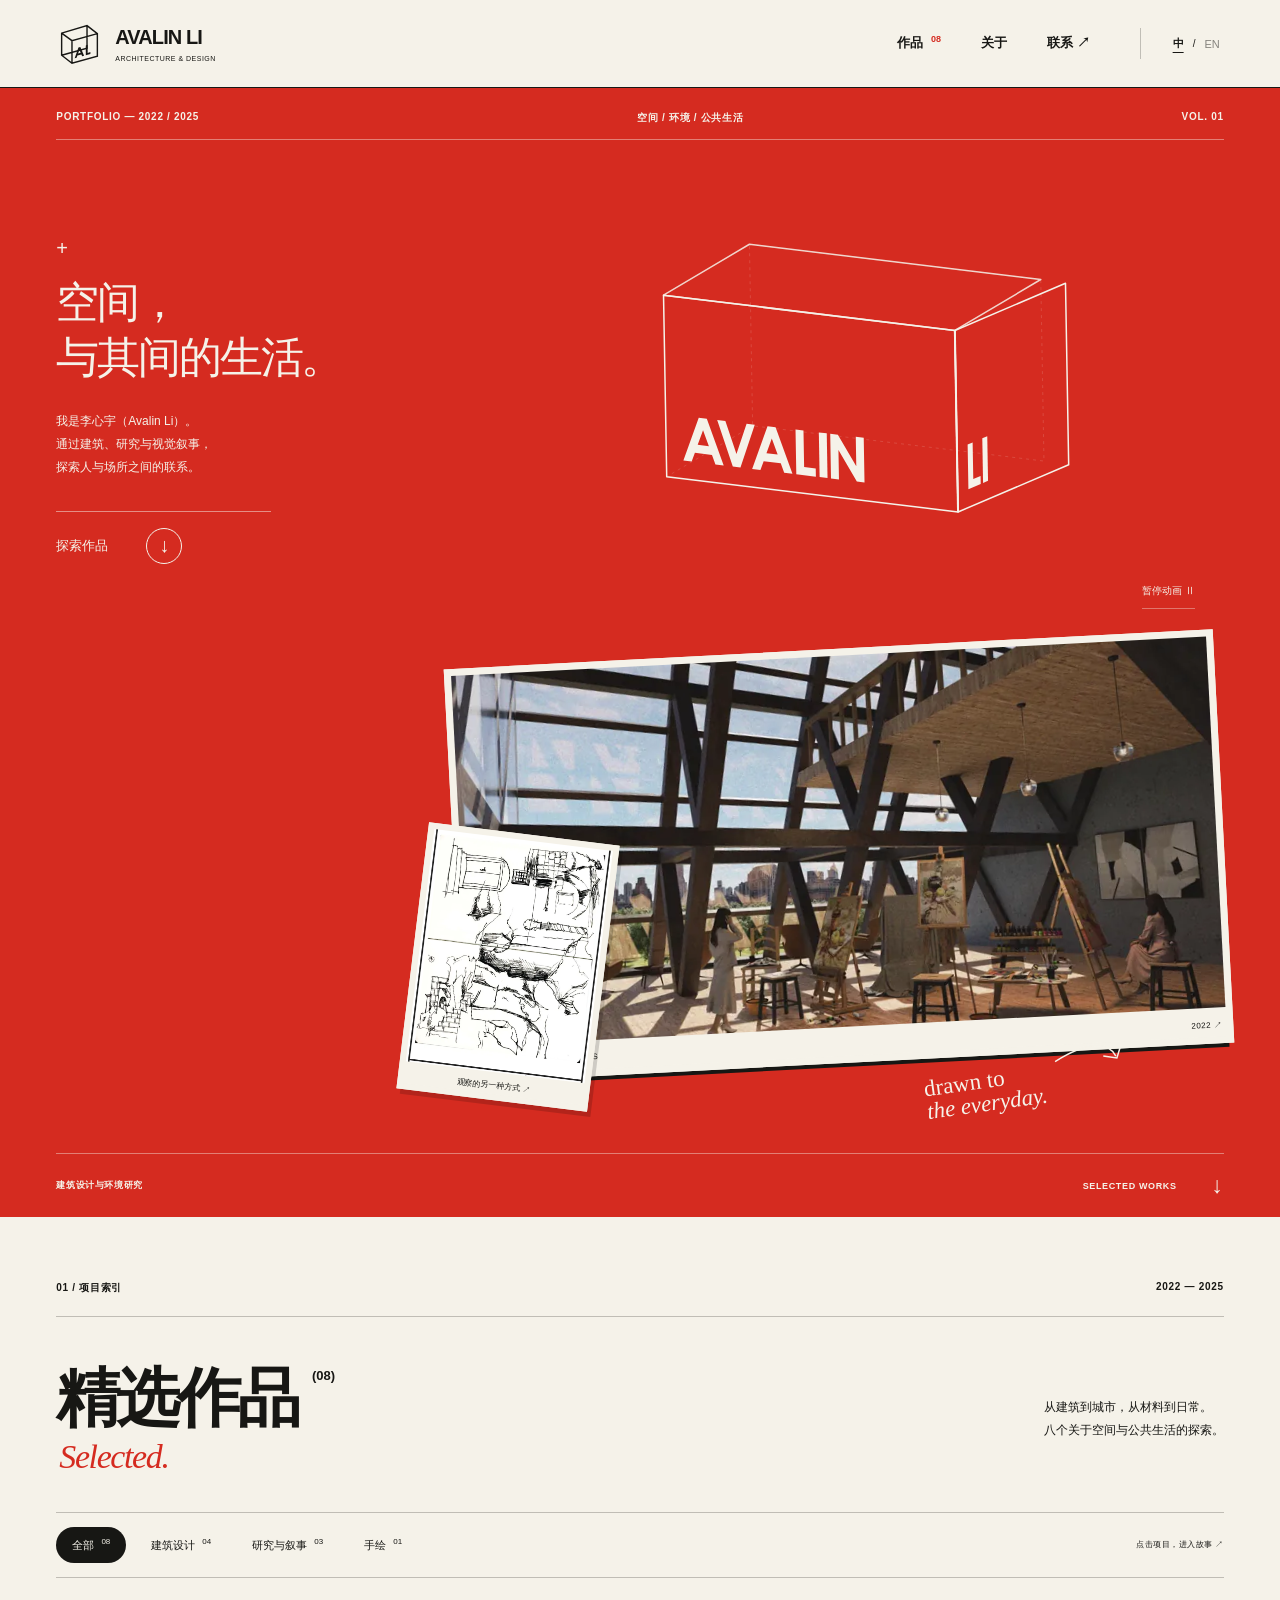
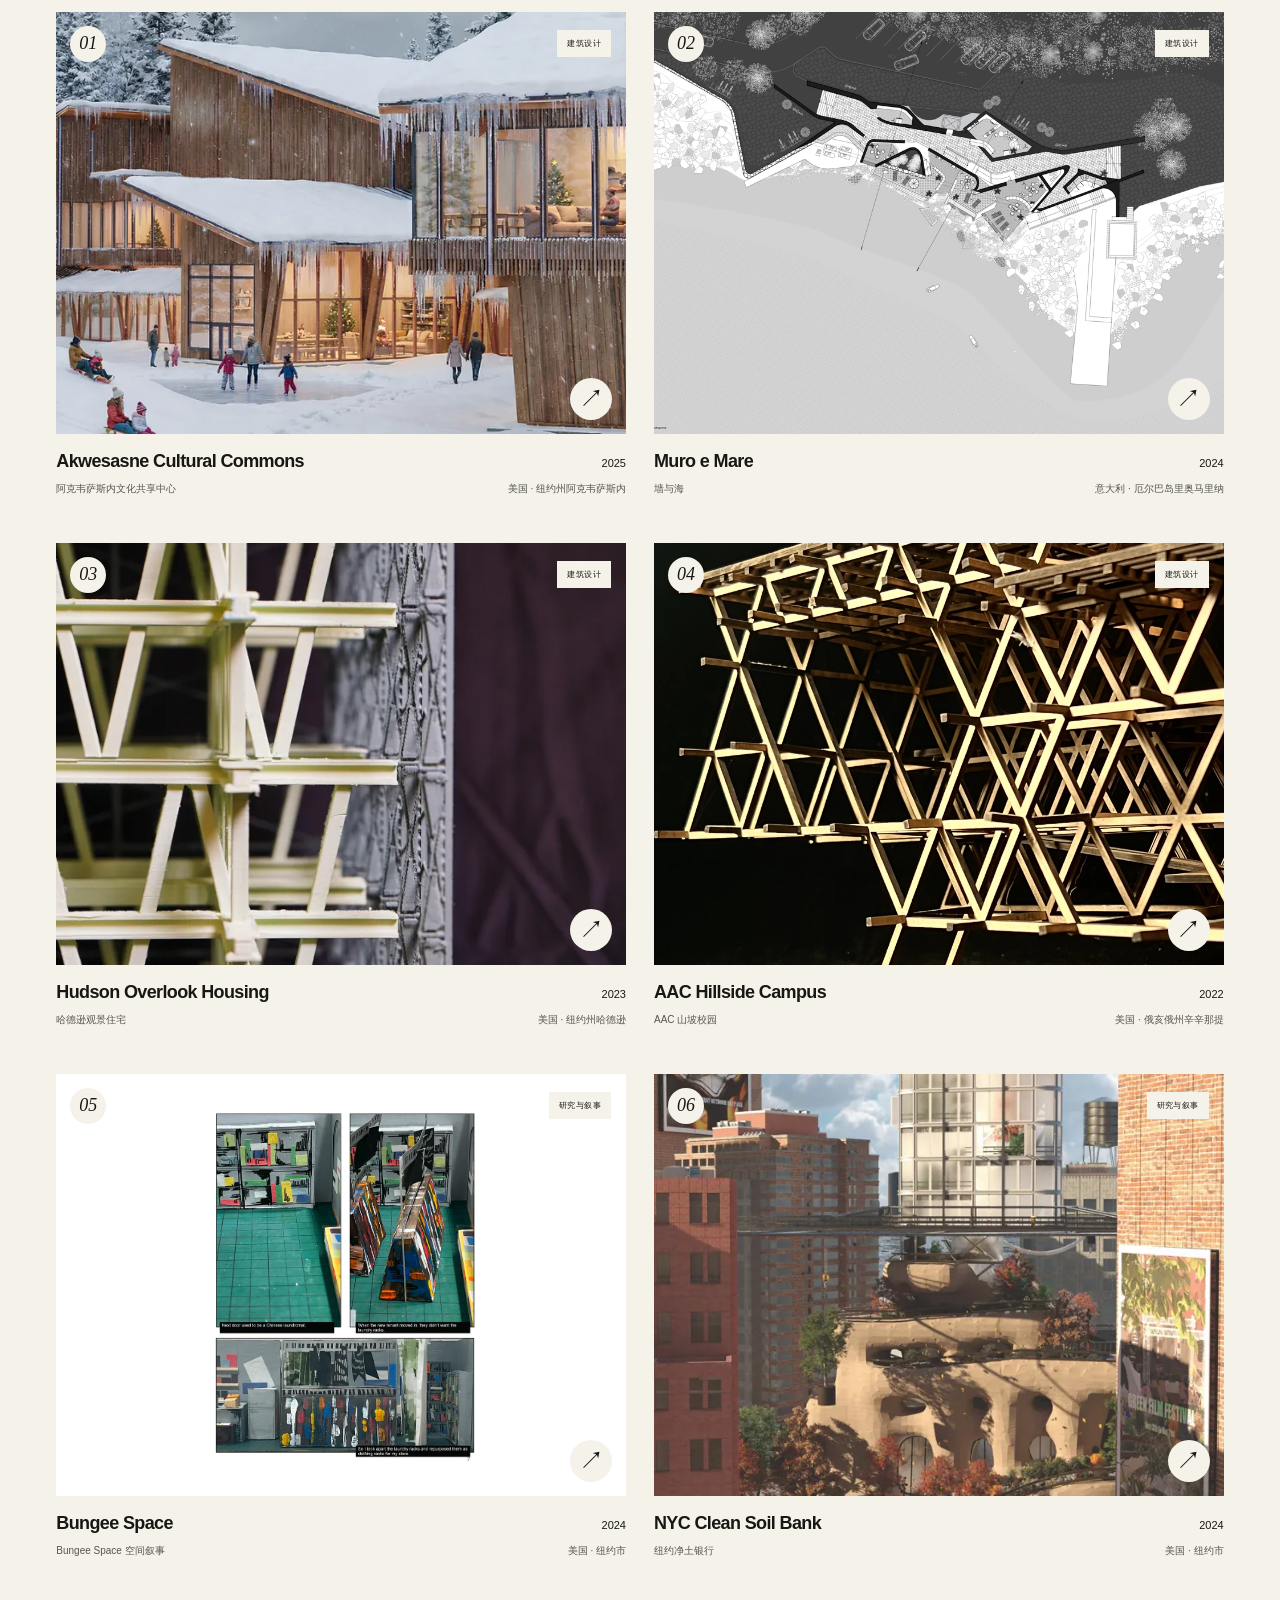
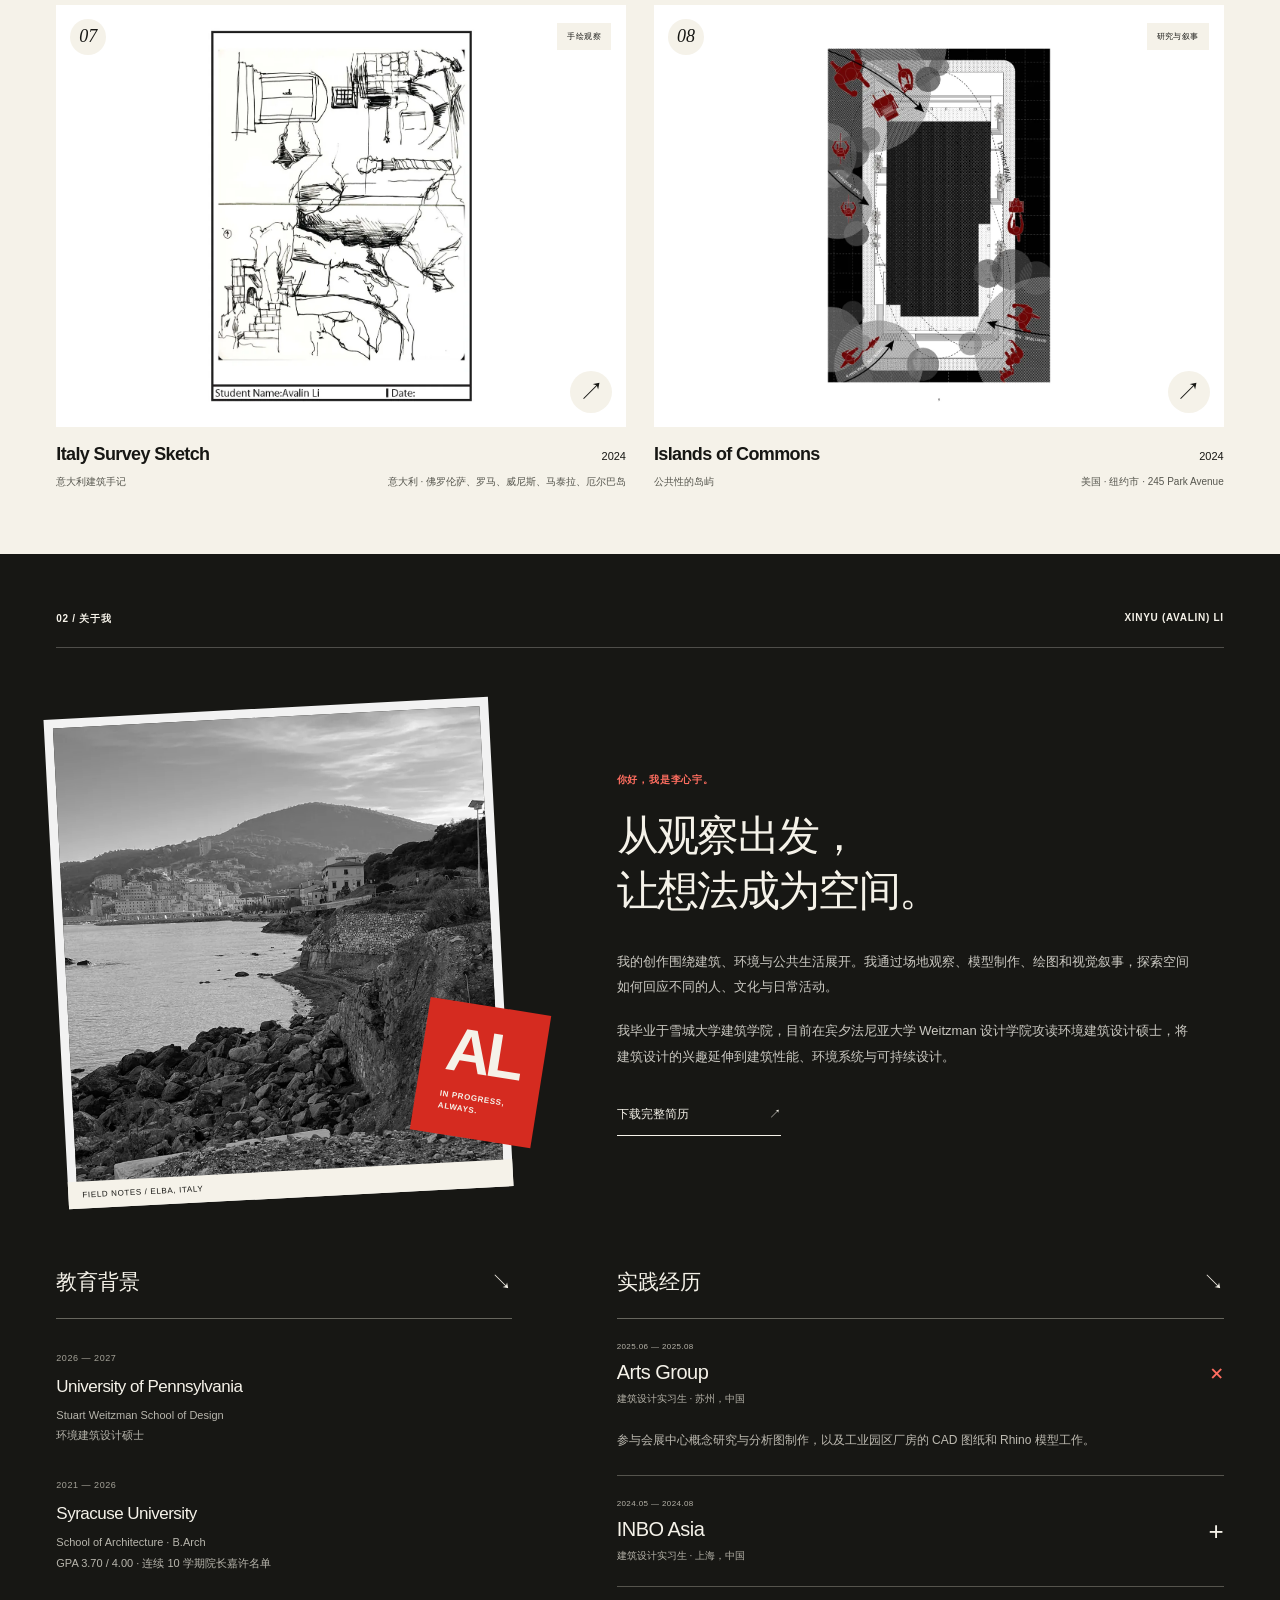
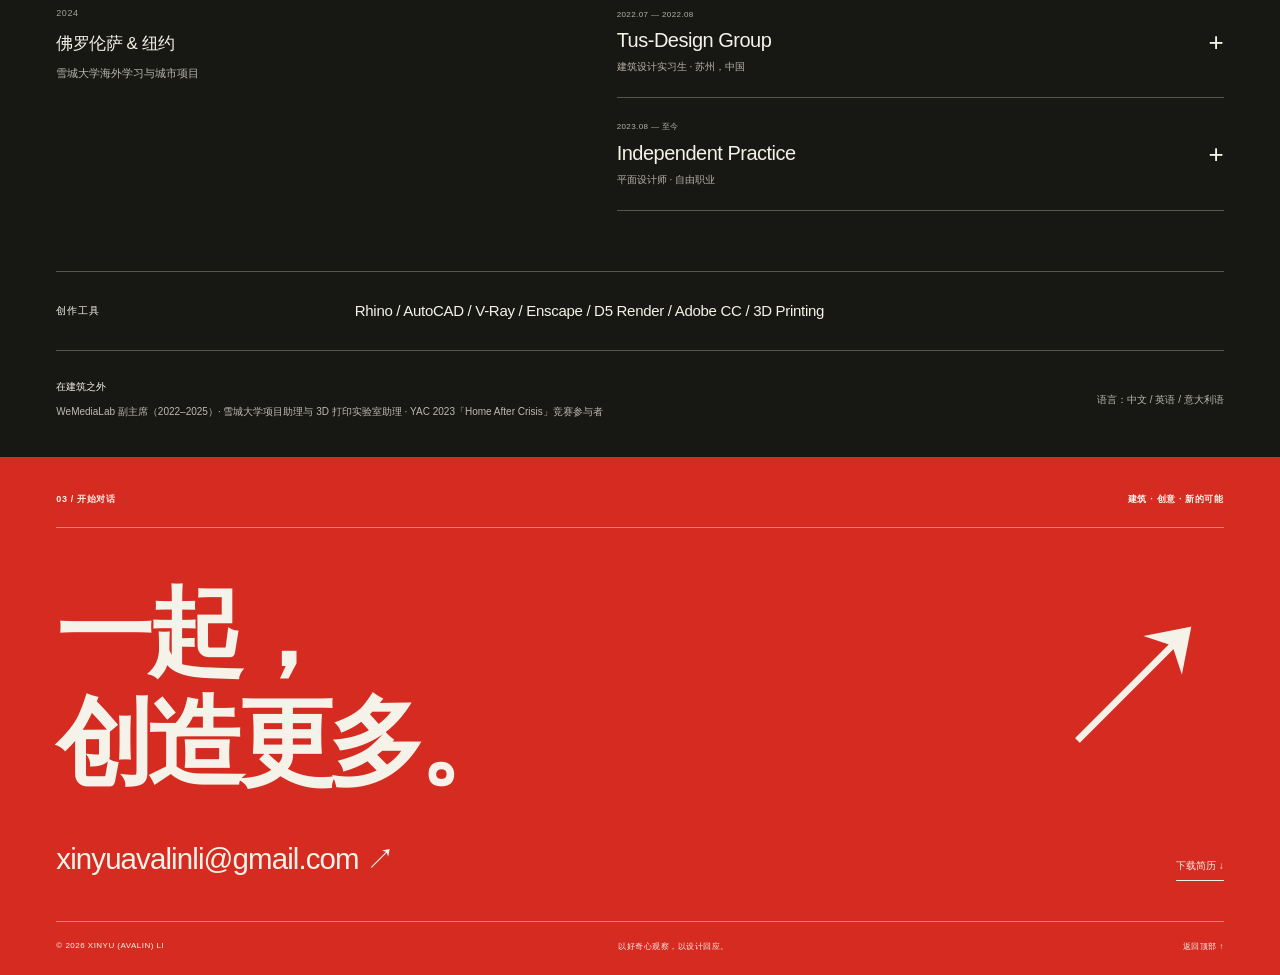
==== index.html @ edbd0076 "Publish bilingual Avalin Li portfolio" ====
<!doctype html>
<html lang="zh-CN">
<head>
  <meta charset="UTF-8">
  <meta name="viewport" content="width=device-width, initial-scale=1">
  <meta name="theme-color" content="#d52b20">
  <meta name="description" content="Xinyu (Avalin) Li 的建筑设计、空间研究与绘画作品。Architecture, spatial research, and drawings by Xinyu (Avalin) Li.">
  <title>Xinyu (Avalin) Li — Architecture & Design</title>
  <link rel="icon" href="favicon.svg" type="image/svg+xml">
  <link rel="stylesheet" href="styles.css">
  <link rel="stylesheet" href="logos.css">
  <link rel="stylesheet" href="comic.css">
  <link rel="stylesheet" href="gallery.css">
  <script src="data.js" defer></script>
  <script src="curated.js" defer></script>
  <script src="image-layout.js" defer></script>
  <script src="editorial.js" defer></script>
  <script src="logos.js" defer></script>
  <script src="comic.js" defer></script>
  <script src="word-outlines.js" defer></script>
  <script src="brand-motion.js" defer></script>
  <script src="app.js" defer></script>
</head>
<body>
  <a class="skip-link" href="#main">跳至内容 / Skip to content</a>
  <header id="header" class="site-header"></header>
  <main id="main" tabindex="-1"></main>
  <footer id="footer"></footer>
  <div id="lightbox" role="dialog" aria-modal="true" aria-label="作品图片 / Project image" hidden>
    <div class="lightbox-toolbar"><span id="lightbox-count"></span><button id="lightbox-close" type="button" aria-label="关闭 / Close">✕</button></div>
    <button class="lightbox-prev" id="lightbox-prev" type="button" aria-label="上一张 / Previous">←</button>
    <div class="lightbox-stage"><div id="lightbox-frame"><img id="lightbox-image" alt=""></div><p id="lightbox-caption"></p></div>
    <button class="lightbox-next" id="lightbox-next" type="button" aria-label="下一张 / Next">→</button>
  </div>
  <noscript><div class="noscript">请启用 JavaScript 浏览完整作品集。Please enable JavaScript to explore the portfolio. <a href="assets/Xinyu-Li-CV.pdf" download>下载简历 / Download CV</a></div></noscript>
</body>
</html>
---- styles.css ----
@charset "UTF-8";
:root{--red:#d52b20;--red-dark:#a31b15;--ink:#171714;--paper:#f5f2e9;--line:rgba(23,23,20,.24);--white:#fffaf0;--gutter:clamp(22px,4.4vw,82px);--sans:Arial,"Helvetica Neue","PingFang SC","Microsoft YaHei",sans-serif;--serif:Georgia,"Times New Roman",serif}
*{box-sizing:border-box}html{scroll-behavior:smooth;scroll-padding-top:92px}body{margin:0;background:var(--paper);color:var(--ink);font-family:var(--sans);-webkit-font-smoothing:antialiased}body.modal-open{overflow:hidden}a{color:inherit;text-decoration:none}button{font:inherit;color:inherit;cursor:pointer}button,a{-webkit-tap-highlight-color:transparent}button{border:0}img{display:block;width:100%;height:auto}h1,h2,h3,h4,p,figure{margin:0}button:focus-visible,a:focus-visible,summary:focus-visible{outline:3px solid currentColor;outline-offset:5px}::selection{background:var(--ink);color:var(--paper)}.section-pad{padding-left:var(--gutter);padding-right:var(--gutter)}.sr-only{position:absolute;width:1px;height:1px;padding:0;margin:-1px;overflow:hidden;clip:rect(0,0,0,0);white-space:nowrap;border:0}.skip-link{position:fixed;top:8px;left:8px;background:var(--paper);padding:15px;z-index:100;transform:translateY(-150%)}.skip-link:focus{transform:none}.site-header{height:88px;padding:0 var(--gutter);display:flex;align-items:center;justify-content:space-between;gap:32px;background:var(--paper);border-bottom:1px solid var(--ink);position:sticky;top:0;z-index:30}.brand{display:flex;gap:15px;align-items:center}.brand-symbol{font-family:var(--serif);font-size:58px;font-style:italic;letter-spacing:-13px;line-height:.8;position:relative;width:63px;height:52px;display:block}.brand-symbol span{margin-left:2px}.brand-symbol i{position:absolute;right:-1px;top:4px;font-family:var(--sans);font-size:25px;letter-spacing:0;font-style:normal}.brand-name{font-size:12px;letter-spacing:.04em;font-weight:700}.brand-name small{display:block;font-size:8px;letter-spacing:.08em;font-weight:400;margin-top:7px}.site-header nav{display:flex;gap:40px;font-size:13px;font-weight:600;margin-left:auto}.site-header nav a{padding:10px 0;position:relative}.site-header nav a:after{content:'';position:absolute;left:0;right:0;bottom:3px;height:1px;background:var(--red);transform:scaleX(0);transform-origin:left;transition:transform .2s}.site-header nav a:hover:after{transform:scaleX(1)}sup{font-size:.5em;vertical-align:super;margin-left:4px}.site-header nav sup{font-size:9px;color:var(--red)}.language-switch{display:flex;align-items:center;gap:5px;margin-left:18px;font-size:10px;border-left:1px solid var(--line);padding-left:28px}.language-switch button{background:transparent;padding:8px 4px;opacity:.5;font-size:11px}.language-switch button[aria-pressed=true]{opacity:1;font-weight:700;text-decoration:underline;text-underline-offset:5px}.hero{background:var(--red);color:var(--paper);padding:23px var(--gutter) 0;overflow:hidden}.hero-topline,.hero-bottom,.section-eyebrow{display:flex;justify-content:space-between;gap:18px;font-size:10px;letter-spacing:.07em;font-weight:600}.hero-topline{border-bottom:1px solid rgba(245,242,233,.42);padding-bottom:14px}.hero-wordmark{font-family:"Arial Black",Arial,sans-serif;font-weight:900;font-size:clamp(90px,15.45vw,300px);letter-spacing:-.075em;line-height:.98;position:relative;padding-top:16px;white-space:nowrap}.wordmark-star{font-family:Arial,sans-serif;font-size:.48em;display:inline-block;vertical-align:top;line-height:1.4;letter-spacing:-.12em;margin-left:.09em}.hero-composition{display:grid;grid-template-columns:35% 65%;padding-top:24px;padding-bottom:72px;min-height:480px;position:relative}.hero-intro{padding-top:16px;position:relative;z-index:2}.little-cross{font-size:20px;display:block;margin-bottom:15px}.hero-intro h2{font-size:clamp(30px,3.35vw,60px);font-weight:500;line-height:1.3;letter-spacing:-.05em}.hero-intro p{font-size:12px;line-height:1.9;margin-top:24px;max-width:300px}.hero-cta{display:flex;align-items:center;gap:38px;max-width:215px;border-top:1px solid rgba(245,242,233,.5);margin-top:32px;padding-top:16px;font-size:13px}.hero-cta span{width:36px;height:36px;border-radius:50%;border:1px solid var(--paper);display:grid;place-items:center;font-size:20px;transition:background .2s,color .2s}.hero-cta:hover span{background:var(--paper);color:var(--red)}.hero-art{position:relative;padding-left:35px;align-self:start}.hero-main-image{display:block;border:7px solid var(--paper);box-shadow:0 9px 0 -5px var(--ink);transform:rotate(-3deg);position:relative;z-index:1;background:var(--paper)}.hero-main-image img{height:clamp(270px,28vw,495px);object-fit:cover;object-position:center}.image-caption{display:flex;justify-content:space-between;color:var(--ink);font-size:8px;padding:12px 4px 6px;letter-spacing:.06em}.hero-inset{position:absolute;width:25%;left:-42px;bottom:-38px;border:6px solid var(--paper);transform:rotate(7deg);box-shadow:4px 5px 0 rgba(0,0,0,.16);z-index:3;background:var(--paper);color:var(--ink)}.hero-inset img{aspect-ratio:.77;object-fit:cover}.hero-inset>span{font-size:8px;display:block;text-align:center;padding:8px 0 3px}.hero-note{font-family:var(--serif);font-size:23px;line-height:1;position:absolute;bottom:-52px;right:23%;transform:rotate(-8deg);z-index:4;pointer-events:none}.hero-note svg{position:absolute;width:74px;height:40px;left:110%;top:-15px;transform:rotate(-20deg);fill:none;stroke:var(--paper);stroke-width:2}.hero-bottom{padding:18px 0;border-top:1px solid rgba(245,242,233,.42);align-items:center;font-size:9px}.hero-bottom-right{display:flex;align-items:center;gap:35px}.hero-bottom-right>span{font-size:23px}.work-section{padding-top:64px;padding-bottom:65px}.section-eyebrow{padding-bottom:21px;border-bottom:1px solid var(--line);text-transform:uppercase}.work-heading-row{display:flex;justify-content:space-between;gap:35px;align-items:center;margin:43px 0 34px}.work-heading-row h2{font-size:clamp(38px,5vw,86px);font-weight:600;letter-spacing:-.06em;position:relative;line-height:1.2}.work-heading-row h2 sup{font-size:13px;vertical-align:top;display:inline-block;letter-spacing:0;margin-top:8px;margin-left:15px}.serif-word{display:block;font-family:var(--serif);font-weight:400;font-style:italic;font-size:.53em;color:var(--red);letter-spacing:-.04em;margin-top:0;margin-left:3px}.work-heading-row>p{font-size:12px;line-height:1.9;max-width:350px}.work-toolbar{display:flex;justify-content:space-between;align-items:center;border-top:1px solid var(--line);border-bottom:1px solid var(--line);padding:14px 0;gap:15px;margin-bottom:34px}.filters{display:flex;gap:9px;flex-wrap:wrap}.filters button{background:transparent;padding:9px 15px;border:1px solid transparent;border-radius:30px;font-size:11px}.filters button sup{font-size:8px}.filters button[aria-pressed=true]{background:var(--ink);color:var(--paper)}.filters button:hover{border-color:var(--ink)}.work-view-label{font-size:8px;letter-spacing:.06em}.work-grid{display:grid;grid-template-columns:1fr 1fr;column-gap:28px;row-gap:47px}.work-card>a{display:block}.card-image{position:relative;overflow:hidden;background:#ddd9d0;aspect-ratio:1.35}.card-image>img{width:100%;height:100%;object-fit:cover;transition:transform .65s cubic-bezier(.2,.7,.2,1)}.image-akwesasne>img{object-position:center 62%}.image-hudson>img{object-position:center 45%}.image-bungee>img,.image-italy>img,.image-commons>img{object-fit:contain;background:#fff;padding:22px}.image-soil>img{object-position:center 55%}.work-card:hover .card-image>img{transform:scale(1.035)}.card-number{position:absolute;top:14px;left:14px;background:var(--paper);color:var(--ink);width:36px;height:36px;border-radius:50%;font-family:var(--serif);font-style:italic;font-size:18px;display:grid;place-items:center}.card-open{position:absolute;bottom:14px;right:14px;width:42px;height:42px;background:var(--paper);color:var(--ink);display:grid;place-items:center;border-radius:50%;font-size:25px;transition:background .2s,color .2s,transform .2s}.work-card:hover .card-open{background:var(--red);color:var(--paper);transform:rotate(45deg)}.card-category{position:absolute;top:18px;right:15px;background:var(--paper);color:var(--ink);padding:8px 10px;font-size:8px;text-transform:uppercase;letter-spacing:.05em}.card-meta{display:flex;justify-content:space-between;align-items:baseline;gap:15px;margin:17px 0 9px;font-size:18px;font-weight:600;letter-spacing:-.035em}.card-meta>span:last-child{font-size:11px;font-weight:400;letter-spacing:0}.card-description{display:flex;justify-content:space-between;gap:14px;font-size:10px;line-height:1.5;color:#56564e}.card-location{text-align:right;max-width:48%}.portfolio-link{border-top:1px solid var(--ink);border-bottom:1px solid var(--ink);display:flex;align-items:center;justify-content:space-between;gap:25px;margin-top:53px;padding:26px 0}.portfolio-link>span:first-child{font-family:var(--serif);font-size:32px;font-style:italic}.portfolio-link>span:last-child{font-size:12px}.portfolio-link small{font-size:9px;margin:0 18px;color:#56564e}.portfolio-link:hover{color:var(--red)}.about-section{padding-top:58px;padding-bottom:36px;background:var(--ink);color:var(--paper)}.about-section .section-eyebrow{border-color:rgba(245,242,233,.25)}.about-grid{display:grid;grid-template-columns:39% 1fr;gap:9%;margin:60px 0 70px;align-items:center}.about-visual{position:relative;margin-right:10px;transform:rotate(-3deg)}.about-visual>img{height:490px;object-fit:cover;filter:grayscale(1);border:9px solid var(--paper)}.about-photo-caption{position:absolute;bottom:0;left:0;right:0;font-size:8px;letter-spacing:.08em;background:var(--paper);color:var(--ink);padding:9px 14px}.about-stamp{position:absolute;bottom:48px;right:-34px;transform:rotate(12deg);background:var(--red);padding:22px 24px;font-size:62px;font-weight:800;letter-spacing:-.07em;line-height:.85}.about-stamp small{display:block;font-size:8px;letter-spacing:.08em;line-height:1.5;margin-top:13px}.eyebrow-accent{font-size:10px;letter-spacing:.08em;color:var(--red);font-weight:700}.about-copy .eyebrow-accent{color:#ff6e60}.about-copy h2{font-size:clamp(28px,3.3vw,57px);line-height:1.3;letter-spacing:-.04em;font-weight:500;margin:22px 0 30px}.about-copy p{max-width:575px;font-size:13px;color:#cbc9c2;line-height:1.95;margin-bottom:19px}.underline-link{display:inline-flex;justify-content:space-between;gap:80px;border-bottom:1px solid var(--paper);padding:12px 0;font-size:12px;margin-top:6px}.underline-link:hover{color:#ff6e60;border-color:#ff6e60}.resume-grid{display:grid;grid-template-columns:39% 1fr;gap:9%}.resume-grid h3{font-weight:400;font-size:21px;display:flex;justify-content:space-between;padding-bottom:22px;border-bottom:1px solid #67665e;margin-bottom:0}.education article{padding-top:28px}.education time{font-size:9px;color:#a4a298;letter-spacing:.06em}.education h4{font-size:17px;font-weight:500;letter-spacing:-.03em;margin:12px 0 8px}.education p{font-size:11px;line-height:1.9;color:#b8b6ad}.experience details{border-bottom:1px solid #55544d}.experience summary{list-style:none;display:flex;align-items:center;justify-content:space-between;padding:23px 0;gap:25px;cursor:pointer}.experience summary::-webkit-details-marker{display:none}.experience summary small{font-size:8px;letter-spacing:.05em;color:#b6b3a9;display:block;margin-bottom:10px}.experience summary strong{font-weight:500;font-size:20px;letter-spacing:-.025em;display:block}.experience summary em{font-size:10px;font-style:normal;display:block;margin-top:8px;color:#b6b3a9}.experience summary b{font-size:26px;font-weight:400}.experience details[open] summary b{transform:rotate(45deg);color:#ff6e60}.experience details p{font-size:12px;color:#bdbab1;line-height:1.9;max-width:90%;padding-bottom:24px}.skills-row{display:grid;grid-template-columns:23% 1fr;gap:30px;padding:27px 0;border-top:1px solid #55544d;border-bottom:1px solid #55544d;margin-top:60px;align-items:center}.skills-row>span{font-size:10px;letter-spacing:.08em}.skills-row p{font-size:15px;line-height:1.6;letter-spacing:-.02em}.about-extras{display:flex;gap:50px;justify-content:space-between;font-size:10px;color:#bdbab1;line-height:1.8;padding-top:27px}.about-extras p{max-width:70%}.about-extras strong{font-weight:400;color:var(--paper);display:block;margin-bottom:7px}.about-extras>span{max-width:20%;align-self:center}.contact-section{padding:36px var(--gutter) 0;background:var(--red);color:var(--paper)}.contact-section .section-eyebrow{border-color:rgba(245,242,233,.4);font-size:9px}.contact-title{display:flex;justify-content:space-between;align-items:center;padding:50px 0 42px;gap:40px}.contact-title>span:first-child{font-size:clamp(55px,7.6vw,140px);font-weight:600;letter-spacing:-.065em;line-height:1.13}.contact-arrow{font-size:clamp(90px,14vw,220px);font-family:Arial,sans-serif;font-weight:400;line-height:1;transition:transform .25s}.contact-title:hover .contact-arrow{transform:translate(7px,-7px)}.contact-bottom{display:flex;justify-content:space-between;gap:25px;align-items:baseline;padding-bottom:40px}.email-link{font-size:clamp(14px,2.3vw,36px);letter-spacing:-.03em}.contact-downloads{display:flex;gap:25px;font-size:10px}.contact-downloads a{border-bottom:1px solid;padding-bottom:7px}.colophon{display:flex;justify-content:space-between;gap:25px;padding:19px 0 23px;border-top:1px solid rgba(245,242,233,.4);font-size:8px;letter-spacing:.06em}.colophon a{white-space:nowrap}.project-heading{background:var(--red);color:var(--paper);padding-top:28px;padding-bottom:35px}.project-breadcrumb{display:flex;justify-content:space-between;gap:30px;font-size:10px;padding-bottom:40px}.project-breadcrumb a{border-bottom:1px solid;padding-bottom:5px}.project-heading h1{font-size:clamp(42px,7.4vw,120px);font-weight:600;letter-spacing:-.065em;line-height:1.12;max-width:1120px}.project-subtitle{display:flex;justify-content:space-between;gap:30px;font-size:14px;margin-top:28px;border-top:1px solid rgba(245,242,233,.4);padding-top:18px}.project-info{display:grid;grid-template-columns:1fr 1fr 1fr;gap:30px;padding-top:25px;padding-bottom:25px;border-bottom:1px solid var(--line)}.project-info>div{display:flex;flex-direction:column;gap:10px}.project-info small{font-size:8px;letter-spacing:.1em;color:#68675e}.project-info span{font-size:11px;line-height:1.6}.project-cover-wrap{padding:35px var(--gutter);background:#e8e4da}.detail-cover{display:block;width:100%;padding:0;background:transparent;position:relative}.detail-cover img{height:min(78vh,850px);min-height:300px;width:100%;object-fit:contain}.enlarge-hint{position:absolute;bottom:18px;right:18px;background:var(--paper);color:var(--ink);padding:12px 16px;font-size:9px;letter-spacing:.06em}.project-story{display:grid;grid-template-columns:1fr 1fr;gap:9%;padding-top:65px;padding-bottom:65px}.project-story h2{font-weight:500;font-size:clamp(26px,3vw,48px);line-height:1.45;letter-spacing:-.04em;margin:20px 0 26px;max-width:580px}.project-tags{display:flex;gap:7px;flex-wrap:wrap}.project-tags span{border:1px solid var(--line);padding:6px 10px;border-radius:20px;font-size:8px;text-transform:uppercase;letter-spacing:.04em}.project-body p{font-size:13px;line-height:2;margin-bottom:20px;color:#4b4b43}.project-gallery{display:grid;grid-template-columns:1fr 1fr;gap:44px 26px;padding-bottom:70px}.gallery-item{min-width:0}.gallery-item>button{display:block;width:100%;position:relative;background:#e9e6dd;padding:0;overflow:hidden}.gallery-item img{height:570px;object-fit:contain;transition:transform .4s}.gallery-item>button:hover img{transform:scale(1.015)}.gallery-wide{grid-column:1/-1}.gallery-wide img{height:auto;background:#fff;max-height:none}.gallery-item figcaption{display:flex;justify-content:space-between;gap:25px;font-size:10px;border-bottom:1px solid var(--line);padding:15px 0}.gallery-item figcaption>span:last-child{color:#67665e}.next-project{position:relative;display:block;background:var(--ink);color:var(--paper);padding-top:37px;padding-bottom:50px;border-bottom:1px solid #555}.next-project>span{display:block;font-size:9px;letter-spacing:.1em;margin-bottom:24px}.next-project>strong{font-weight:400;font-size:clamp(28px,4vw,65px);letter-spacing:-.04em;display:block;padding-right:70px;max-width:95%}.next-project>b{position:absolute;right:var(--gutter);top:50%;font-size:60px;line-height:1;font-weight:400}.next-project:hover{color:#ff6e60}.lightbox-stage{width:100%;height:100%;display:flex;flex-direction:column;justify-content:center;align-items:center;padding:65px 75px 35px}.lightbox-stage img{width:auto;max-width:100%;height:auto;max-height:calc(100vh - 150px);object-fit:contain}.lightbox-stage p{font-size:11px;margin-top:20px;color:var(--paper);text-align:center}#lightbox{padding:0;border:0;width:100vw;height:100dvh;max-width:100vw;max-height:100dvh;background:rgba(17,17,15,.97);color:var(--paper);margin:0}#lightbox::backdrop{background:rgba(0,0,0,.9)}.lightbox-toolbar{position:absolute;top:15px;left:25px;right:20px;display:flex;justify-content:space-between;align-items:center;font-size:12px;letter-spacing:.1em}.lightbox-toolbar button,.lightbox-prev,.lightbox-next{background:transparent;color:var(--paper);padding:12px;font-size:24px}.lightbox-prev,.lightbox-next{position:absolute;top:50%;z-index:2}.lightbox-prev{left:10px}.lightbox-next{right:10px}.noscript{padding:30px;font-size:18px}.noscript a{text-decoration:underline}body[data-lang=en] .serif-word{display:none}body[data-lang=en] .hero-intro h2{font-family:var(--serif);font-size:clamp(34px,3.7vw,65px);font-style:italic;letter-spacing:-.055em;line-height:1.05}body[data-lang=en] .work-heading-row h2{font-size:clamp(35px,5vw,82px)}body[data-lang=en] .contact-title>span:first-child{font-size:clamp(50px,8.5vw,145px);font-weight:800;line-height:.98;letter-spacing:-.06em}body[data-lang=en] .about-copy h2{font-family:var(--serif);font-style:italic;line-height:1.05;font-size:clamp(35px,4vw,70px)}
@media(min-width:1600px){.site-header{height:100px}.hero-composition{padding-top:40px;padding-bottom:100px}.hero-intro p{font-size:15px;max-width:380px}.hero-cta{margin-top:45px}.hero-note{bottom:-70px;font-size:31px}.work-grid{column-gap:40px;row-gap:60px}.card-meta{font-size:23px}.about-copy p{font-size:15px}.hero-topline,.hero-bottom,.section-eyebrow{font-size:12px}}
@media(max-width:1000px){.site-header{gap:20px;height:76px}.site-header nav{gap:24px}.brand-name{font-size:10px}.brand-name small{font-size:7px}.language-switch{padding-left:18px;margin-left:0}.hero-composition{grid-template-columns:38% 62%;min-height:420px;padding-bottom:65px}.hero-art{padding-left:15px}.hero-main-image img{height:285px}.hero-intro p{font-size:11px;line-height:1.8}.hero-intro h2{font-size:32px}.hero-cta{margin-top:20px}.hero-inset{left:-15px;bottom:-75px;width:28%}.hero-note{right:10%;bottom:-74px;font-size:22px}.hero-note svg{width:50px;left:105%}.work-view-label{display:none}.card-meta{font-size:16px}.card-description{display:block}.card-location{display:none}.about-grid{gap:7%;grid-template-columns:40% 1fr}.about-visual>img{height:430px}.about-copy p{font-size:12px}.resume-grid{gap:7%;grid-template-columns:40% 1fr}.gallery-item img{height:450px}.gallery-wide img{height:auto}.contact-downloads{gap:14px}.contact-bottom{align-items:center}.colophon{font-size:7px}}
@media(max-width:700px){:root{--gutter:22px}html{scroll-padding-top:72px}.site-header{height:70px;gap:10px}.brand-symbol{font-size:45px;letter-spacing:-10px;width:48px;height:40px}.brand-symbol i{font-size:20px;right:-1px}.brand-name{display:none}.site-header nav{margin-left:auto;gap:19px;font-size:11px}.site-header nav sup{display:none}.language-switch{border:0;padding-left:5px;gap:1px}.language-switch button{font-size:10px}.language-switch span{font-size:9px}.hero{padding-top:17px}.hero-topline{font-size:7px;gap:10px;padding-bottom:12px}.hero-index{display:none}.hero-wordmark{font-size:15.7vw;letter-spacing:-.075em;padding-top:20px;line-height:1}.hero-composition{display:flex;flex-direction:column;padding-top:24px;padding-bottom:65px;min-height:0}.hero-intro{padding-top:0}.little-cross{display:none}.hero-intro h2{font-size:37px;line-height:1.22;letter-spacing:-.04em}.hero-intro p{font-size:11px;margin-top:17px;max-width:260px}.hero-cta{position:absolute;right:0;bottom:0;display:flex;flex-direction:column-reverse;gap:8px;border:0;margin:0;padding:0;font-size:9px}.hero-cta span{height:42px;width:42px}.hero-art{padding-left:38px;margin-top:37px;width:100%}.hero-main-image{border-width:5px;transform:rotate(-3deg)}.hero-main-image img{height:auto;aspect-ratio:1.34;object-fit:cover}.image-caption{font-size:6px;padding:9px 2px 4px}.hero-inset{width:29%;left:0;bottom:-36px;border-width:4px}.hero-inset>span{font-size:6px;padding:5px 0 2px}.hero-note{bottom:-48px;right:10%;font-size:18px}.hero-note svg{display:none}.hero-bottom{font-size:7px;padding:13px 0}.hero-bottom-right{gap:15px}.hero-bottom-right>span{font-size:17px}.work-section{padding-top:36px;padding-bottom:40px}.section-eyebrow{font-size:8px;padding-bottom:16px}.work-heading-row{display:block;margin:27px 0 24px}.work-heading-row h2{font-size:43px}.work-heading-row h2 sup{font-size:10px;margin-left:8px}.serif-word{font-size:.5em}.work-heading-row>p{font-size:10px;line-height:1.8;margin-top:22px}.work-toolbar{margin-bottom:25px;padding:12px 0}.filters{gap:3px}.filters button{font-size:9px;padding:8px 11px}.filters button sup{font-size:7px;margin-left:2px}.work-grid{grid-template-columns:1fr;row-gap:31px}.card-image{aspect-ratio:1.16}.card-number{top:12px;left:12px;width:31px;height:31px;font-size:16px}.card-category{top:14px;right:12px;padding:7px 9px;font-size:7px}.card-open{width:36px;height:36px;font-size:23px}.card-meta{font-size:18px;margin-top:14px}.card-meta>span:last-child{font-size:10px}.card-description{font-size:10px;display:flex}.card-location{display:none}.portfolio-link{margin-top:32px;padding:23px 0;align-items:flex-start;gap:15px}.portfolio-link>span:first-child{font-size:25px}.portfolio-link>span:last-child{font-size:10px;text-align:right}.portfolio-link small{display:block;margin:7px 0 0;font-size:8px}.about-section{padding-top:35px;padding-bottom:28px}.about-grid{display:flex;flex-direction:column;gap:44px;margin:37px 0 42px}.about-visual{width:74%;margin-right:27px;align-self:flex-start}.about-visual>img{height:310px}.about-stamp{padding:18px;font-size:51px;right:-45px;bottom:30px}.about-stamp small{font-size:7px}.about-copy h2{font-size:35px;margin:16px 0 22px}.about-copy p{font-size:12px;line-height:1.95}.underline-link{font-size:11px;margin-top:0}.resume-grid{grid-template-columns:1fr;gap:37px}.resume-grid h3{font-size:19px;padding-bottom:15px}.education article{padding-top:23px}.education h4{font-size:17px}.education p{font-size:11px}.experience summary{padding:21px 0}.experience summary strong{font-size:20px}.experience details p{font-size:11px}.skills-row{display:block;margin-top:34px;padding:22px 0}.skills-row p{font-size:14px;margin-top:13px;line-height:1.8}.skills-row>span{font-size:9px}.about-extras{display:block;font-size:9px;padding-top:23px}.about-extras p{max-width:100%;margin-bottom:15px}.about-extras>span{max-width:none}.contact-section{padding-top:28px}.contact-section .section-eyebrow{font-size:7px}.contact-title{padding:35px 0 29px;gap:15px}.contact-title>span:first-child{font-size:52px}.contact-arrow{font-size:80px;align-self:flex-end}.contact-bottom{display:block;padding-bottom:29px}.email-link{font-size:19px}.contact-downloads{margin-top:25px;font-size:10px;gap:25px}.colophon{display:grid;grid-template-columns:1fr auto;font-size:7px;gap:14px;padding:17px 0}.colophon>span:nth-child(2){grid-row:2;grid-column:1/-1;font-size:6px}.project-heading{padding-top:22px;padding-bottom:26px}.project-breadcrumb{font-size:9px;gap:15px;padding-bottom:30px}.project-heading h1{font-size:45px;line-height:1.15;letter-spacing:-.045em;overflow-wrap:break-word}.project-subtitle{font-size:11px;margin-top:22px;padding-top:16px;line-height:1.6;align-items:baseline}.project-info{grid-template-columns:1fr 1fr;gap:21px;padding-top:23px;padding-bottom:23px}.project-info>div:last-child{grid-column:1/-1}.project-info small{font-size:7px}.project-info span{font-size:10px}.project-cover-wrap{padding:20px var(--gutter)}.detail-cover img{height:auto;max-height:70vh;min-height:230px;object-fit:contain}.enlarge-hint{bottom:10px;right:10px;padding:8px 10px;font-size:7px}.project-story{grid-template-columns:1fr;gap:24px;padding-top:35px;padding-bottom:30px}.project-story h2{font-size:29px;line-height:1.4;margin:15px 0 20px}.project-body p{font-size:12px;line-height:1.95;margin-bottom:16px}.project-gallery{grid-template-columns:1fr;gap:28px;padding-bottom:40px}.gallery-item img{height:auto;max-height:550px;object-fit:contain}.gallery-wide img{max-height:none}.gallery-item figcaption{font-size:9px;padding:12px 0}.next-project{padding-top:28px;padding-bottom:35px}.next-project>span{font-size:8px;margin-bottom:20px}.next-project>strong{font-size:31px;padding-right:40px}.next-project>b{font-size:42px;top:53%}.lightbox-stage{padding:70px 28px 65px}.lightbox-stage img{max-height:calc(100dvh - 170px)}.lightbox-stage p{font-size:10px}.lightbox-toolbar{left:20px;right:10px;font-size:10px}.lightbox-prev,.lightbox-next{top:auto;bottom:12px;padding:15px;font-size:23px}.lightbox-prev{left:calc(50% - 70px)}.lightbox-next{right:calc(50% - 70px)}body[data-lang=en] .hero-intro h2{font-size:42px;line-height:1.04}body[data-lang=en] .hero-intro p{font-size:10px;max-width:250px}body[data-lang=en] .contact-title>span:first-child{font-size:12vw;line-height:1.05}body[data-lang=en] .contact-arrow{font-size:19vw}body[data-lang=en] .work-heading-row h2{font-size:42px}body[data-lang=en] .about-copy h2{font-size:43px}body[data-lang=en] .card-meta{font-size:17px}body[data-lang=en] .project-heading h1{font-size:44px}}
@media(prefers-reduced-motion:reduce){html{scroll-behavior:auto}*,*:before,*:after{animation:none!important;transition:none!important}}
[hidden]{display:none!important}#lightbox{position:fixed;inset:0;z-index:100}
@media(max-width:700px){.contact-title{gap:10px}.contact-title>span:first-child{font-size:12vw}.contact-arrow{font-size:17vw}body[data-lang=en] .contact-title>span:first-child{font-size:10.5vw}body[data-lang=en] .contact-arrow{font-size:14vw}}

/* Selected model photography: intentional cover framing; galleries retain the full image. */
.image-hudson-detail>img{object-fit:cover;object-position:50% 48%;padding:0}
.detail-cover img.cover-hudson-detail{width:100%;height:auto;aspect-ratio:16/9;max-height:700px;min-height:0;object-fit:cover;object-position:50% 48%}
.image-aac-structure-model{background:#080a08}.image-aac-structure-model>img{object-fit:cover;object-position:50% 42%;padding:0}
.detail-cover:has(.cover-aac-structure-model){background:#080a08}
.detail-cover img.cover-aac-structure-model{height:min(74vh,700px);min-height:300px;object-fit:contain}
@media(max-width:700px){.detail-cover img.cover-hudson-detail{aspect-ratio:1.35}.detail-cover img.cover-aac-structure-model{height:auto;max-height:75vh}}
---- logos.css ----
.brand-symbol{font-style:normal;letter-spacing:normal;width:51px;height:51px;display:flex;align-items:center;flex-shrink:0}.brand-symbol svg{display:block;width:100%;height:100%;overflow:visible}.brand-name{font-family:'Songti SC','STSong','SimSun',serif;font-size:21px;letter-spacing:.22em;font-weight:400;white-space:nowrap}.brand-name small{font-family:Arial,sans-serif;font-size:8px;letter-spacing:.12em;margin-top:6px}.brand{gap:12px}
@media(max-width:700px){.brand-symbol{width:40px;height:40px}.brand-name{display:block;font-size:17px;letter-spacing:.12em}.brand-name small{display:none}.brand{gap:7px}.site-header{gap:10px}.site-header nav{gap:15px}}
@media(max-width:380px){.site-header nav{gap:10px}.site-header{gap:6px}.brand-name{font-size:15px}.brand-symbol{width:34px;height:34px}}

.brand-name{font-family:Arial,sans-serif;font-size:20px;font-weight:800;letter-spacing:-.045em}.brand-name small{font-size:7px;font-weight:400;letter-spacing:.07em}.brand-symbol{width:47px;height:47px}
@media(max-width:700px){.brand-name{font-size:14px;letter-spacing:-.04em}.brand-symbol{width:36px;height:36px}.brand-name small{display:none}}
@media(max-width:380px){.brand-name{font-size:12px}.brand-symbol{width:30px;height:30px}}

/* Approved home identity. */
.hero-composition{grid-template-columns:38% 62%;align-items:center;min-height:420px;padding:35px 0 30px}
.home-brand-motion{position:relative;min-width:0;color:var(--paper);align-self:stretch;display:flex;align-items:center}
.home-brand-motion>svg{display:block;width:100%;height:100%;min-height:300px;max-height:460px;overflow:visible}
.home-brand-motion .face-outline{fill:none;stroke:currentColor;stroke-width:1.5;stroke-linejoin:round;vector-effect:non-scaling-stroke}
.home-brand-motion .face-type{fill:currentColor}
.home-brand-motion .wire-ghost{fill:none;stroke:currentColor;stroke-width:1;stroke-dasharray:3 4;vector-effect:non-scaling-stroke}
.home-brand-motion .wire-accent{fill:none;stroke:currentColor;stroke-width:2;vector-effect:non-scaling-stroke}
.home-brand-motion .wire-tether{fill:none;stroke:currentColor;stroke-width:.8;stroke-dasharray:3 3}
#brand-motion-toggle{position:absolute;right:4%;bottom:0;background:transparent;color:inherit;font-size:10px;padding:10px 0;border-bottom:1px solid #f5f2e960}
.hero-feature{max-width:980px;margin:10px 0 90px auto;padding-left:18%;position:relative}
.hero-feature .hero-art{padding-left:0}.hero-feature .hero-main-image img{height:clamp(250px,29vw,440px)}
@media(min-width:1600px){.hero-composition{min-height:500px}.home-brand-motion>svg{max-height:520px}}
@media(max-width:700px){.hero-composition{display:grid;grid-template-columns:1fr;padding:10px 0 24px;gap:10px;min-height:0}.home-brand-motion{grid-row:1;min-height:235px}.home-brand-motion>svg{min-height:220px;max-height:310px}#brand-motion-toggle{bottom:0;right:0;font-size:9px}.hero-intro{margin-top:18px}.hero-feature{padding-left:35px;margin:0 0 62px}.hero-feature .hero-art{margin-top:10px}.hero-feature .hero-main-image img{height:auto}}
---- comic.css ----
.image-hudson-model{background:#111110}.image-hudson-model>img{object-fit:contain;object-position:center;padding:12px}
.comic-sheet{position:relative}.comic-load-status{position:absolute;left:20px;right:20px;top:45%;text-align:center;font-size:12px;color:#6e685e;pointer-events:none}.comic-retry{display:block;margin:14px auto 0;padding:10px 20px;border:1px solid currentColor;background:var(--paper);pointer-events:auto}.comic-sheet[data-load-state=error] img{visibility:hidden}
.comic-reader{padding-top:40px;padding-bottom:32px;background:#e8e4da}.comic-heading{display:flex;justify-content:space-between;gap:25px;align-items:end;border-bottom:1px solid #c5c0b4;padding-bottom:25px}.comic-heading h2{font-size:clamp(26px,3.3vw,45px);letter-spacing:-.04em;font-weight:500;margin:14px 0 10px}.comic-heading p{font-size:12px;line-height:1.7;color:#56564e}.comic-modes{display:flex;gap:3px;flex-shrink:0}.comic-modes button{background:transparent;padding:11px 16px;border:1px solid #b9b4a8;font-size:11px}.comic-modes button[aria-pressed=true]{background:var(--ink);color:var(--paper);border-color:var(--ink)}.comic-controls{display:flex;align-items:center;justify-content:space-between;max-width:780px;margin:22px auto;gap:20px}.comic-controls button{background:transparent;border:1px solid #b9b4a8;padding:11px 18px;font-size:12px;min-width:105px}.comic-controls button:not(:disabled):hover{background:var(--red);border-color:var(--red);color:var(--paper)}.comic-controls button:disabled{opacity:.25;cursor:default}.comic-controls [role=status]{font-size:12px;font-variant-numeric:tabular-nums;letter-spacing:.08em}.comic-stage{max-width:780px;margin:auto}.comic-sheet{margin:0 0 16px}.comic-sheet>button{padding:0;display:block;width:100%;background:white;box-shadow:0 3px 18px #17171412;cursor:zoom-in}.comic-sheet img{display:block;width:100%;height:auto;aspect-ratio:0.773;object-fit:contain}.comic-sheet figcaption{font-size:10px;text-align:right;margin-top:12px;color:#656157}.continuous .comic-sheet{margin-bottom:35px}.comic-thumbnails{display:flex;gap:10px;overflow-x:auto;padding:16px 3px;margin-top:10px;scrollbar-color:#d52b20 #d6d0c4;scrollbar-width:thin}.comic-thumbnails button{padding:5px;background:transparent;border:1px solid transparent;width:66px;flex-shrink:0;font-size:10px}.comic-thumbnails img{width:54px;height:70px;object-fit:contain;background:white}.comic-thumbnails span{display:block;margin-top:8px}.comic-thumbnails button[aria-current=page]{border-color:var(--red);color:var(--red)}.comic-thumbnails button:hover{background:#f5f2e9}.comic-note{font-size:10px;line-height:1.8;margin-top:15px;color:#656157;text-align:center}
@media(max-width:700px){.comic-reader{padding-top:27px}.comic-heading{display:block}.comic-heading h2{font-size:29px}.comic-modes{margin-top:20px}.comic-modes button{font-size:10px;padding:10px 15px}.comic-controls{gap:10px;margin:18px auto}.comic-controls button{padding:10px;min-width:80px;font-size:10px}.comic-controls [role=status]{font-size:10px}.comic-note{font-size:9px}.comic-sheet figcaption{font-size:9px}}
/* A bound volume: two-page desktop spreads and a single turning leaf on mobile. */
.comic-controls{max-width:1100px}.comic-stage.book-viewport{max-width:1100px;padding:18px 16px 24px;overflow:hidden;touch-action:pan-y}.book-scene{position:relative;isolation:isolate;perspective:2200px;perspective-origin:50% 40%;background:#e6e0d3;box-shadow:0 18px 23px -15px #17171465,0 3px 0 #ddd7cb,0 5px 0 #faf8f1,0 7px 0 #c7c1b5}.book-spread{aspect-ratio:1.546}.book-single{aspect-ratio:.773}.book-scene .comic-sheet,.book-empty{position:absolute;top:0;bottom:0;width:50%;margin:0;background:#fffdf8}.book-left{left:0}.book-right{right:0}.book-single .comic-sheet{width:100%}.book-scene .comic-sheet>button{height:100%;box-shadow:none;background:#fffdf8}.book-scene .comic-sheet img{height:100%;width:100%;aspect-ratio:auto;object-fit:contain}.book-scene .comic-sheet:after{content:'';position:absolute;inset:0;pointer-events:none}.book-left:after{background:linear-gradient(90deg,transparent 88%,#322b1d04 94%,#322b1d20)}.book-right:after{background:linear-gradient(90deg,#322b1d20,#322b1d04 6%,transparent 13%)}.book-empty{background:linear-gradient(90deg,#f5f1e6,#fffdf8 70%,#ede7db)}.book-spine{position:absolute;left:50%;top:0;bottom:0;width:2px;background:#453e2f28;transform:translateX(-1px);z-index:3;pointer-events:none}.book-leaf{position:absolute;top:0;bottom:0;width:50%;z-index:5;transform-style:preserve-3d;pointer-events:none;will-change:transform}.turn-forward{left:50%;transform-origin:left center;animation:book-forward .78s cubic-bezier(.32,.05,.22,1) both}.turn-backward{left:0;transform-origin:right center;animation:book-backward .78s cubic-bezier(.32,.05,.22,1) both}.book-single .book-leaf{width:100%;left:0}.leaf-face{position:absolute;inset:0;background:#fffdf8;backface-visibility:hidden;-webkit-backface-visibility:hidden;overflow:hidden}.leaf-face img{height:100%;width:100%;object-fit:contain;pointer-events:none;user-select:none}.leaf-front{transform:translateZ(.2px)}.leaf-back{transform:rotateY(180deg) translateZ(.2px)}.leaf-face:after{content:'';position:absolute;inset:0;pointer-events:none;animation:page-light .78s ease both}.leaf-front:after{background:linear-gradient(90deg,#2c241f30,transparent 14%,transparent 78%,#2c241f25)}.leaf-back:after{background:linear-gradient(90deg,#2c241f18,transparent 30%,#fff7e93a 60%,#2c241f50)}.is-turning .comic-sheet{pointer-events:none}.comic-thumbnails button:disabled{cursor:wait}.comic-modes button:disabled{cursor:wait}
@keyframes book-forward{0%{transform:rotateY(0deg) skewY(0deg)}45%{transform:rotateY(-84deg) skewY(-2deg)}100%{transform:rotateY(-180deg) skewY(0deg)}}
@keyframes book-backward{0%{transform:rotateY(0deg) skewY(0deg)}45%{transform:rotateY(84deg) skewY(2deg)}100%{transform:rotateY(180deg) skewY(0deg)}}
@keyframes page-light{0%,100%{opacity:.2}45%,60%{opacity:1}}
@media(max-width:799px){.comic-stage.book-viewport{padding:12px 8px 20px}.book-single .comic-sheet:after{background:linear-gradient(90deg,#322b1d15,transparent 8%)}.book-single .book-leaf{animation-duration:.65s}}
@media(prefers-reduced-motion:reduce){.book-leaf,.leaf-face:after{animation:none!important}}

/* Flexible paper: each strip follows the same continuous bend around the spine. */
.book-leaf.flexible-leaf{animation:none;transform:none;transform-style:preserve-3d;overflow:visible}
.paper-strip{position:absolute;left:0;top:0;height:100%;transform-style:preserve-3d;will-change:transform;backface-visibility:visible}
.paper-face{position:absolute;inset:0;overflow:hidden;background:#fffdf8;backface-visibility:hidden;-webkit-backface-visibility:hidden}
.paper-face img{position:absolute;top:0;max-width:none;object-fit:fill;pointer-events:none;user-select:none}
.paper-front{transform:translateZ(.15px)}.paper-back{transform:rotateY(180deg) translateZ(.15px)}
.paper-face:after{content:'';position:absolute;inset:0;background:rgba(42,32,20,var(--paper-shade,0));pointer-events:none}
.page-cast-shadow{position:absolute;top:1%;height:98%;z-index:4;pointer-events:none;background:#30271c;opacity:0;transform:translateZ(.1px)}
.book-scene.is-turning{perspective:2600px}
@media(max-width:799px){.book-scene.is-turning{perspective:1800px}}
---- gallery.css ----
/* Each chapter has an explicit hierarchy. Images retain their original proportions. */
.editorial-project{padding-top:10px;padding-bottom:100px}
.project-cover-wrap{padding:0;background:var(--paper)}
.detail-cover img.cover-akwesasne{width:100%;height:clamp(400px,60vw,850px);min-height:0;max-height:none;object-fit:cover;object-position:center 61%}
.detail-cover img.cover-muro,.detail-cover img.cover-muro-a0plan{width:100%;height:auto;min-height:0;max-height:none;object-fit:contain}
.project-cover-wrap.sheet-cover{padding:45px var(--gutter) 10px}
.sheet-cover .detail-cover{max-width:720px;margin:0 auto}
.sheet-cover .image-frame img{min-height:0}
.chapter-index{border-top:1px solid var(--ink);padding:24px 0 40px;display:grid;grid-template-columns:1fr 3fr;gap:40px}
.chapter-index>span{font-size:10px;font-weight:700;letter-spacing:.1em;color:var(--red);padding-top:15px}
.chapter-index>div{display:grid;grid-template-columns:1fr 1fr;column-gap:40px}
.chapter-index button{background:none;border-bottom:1px solid var(--line);padding:14px 0;display:flex;align-items:baseline;text-align:left;font-size:12px;gap:14px}
.chapter-index button small{color:var(--red);font-size:9px}
.chapter-index button>span{margin-left:auto;font-size:17px}
.chapter-index button:hover{color:var(--red);border-color:var(--red)}
.editorial-chapter{margin-top:90px;scroll-margin-top:116px}
.chapter-intro{border-top:1px solid var(--ink);padding-top:29px;display:grid;grid-template-columns:1fr 3fr;gap:40px;margin-bottom:48px}
.chapter-number{font-family:var(--serif);font-size:clamp(56px,7.5vw,115px);font-style:italic;line-height:.9;letter-spacing:-.05em;color:var(--red)}
.chapter-intro h2{font-size:clamp(29px,3.8vw,59px);font-weight:500;letter-spacing:-.045em;line-height:1.12;max-width:950px}
.chapter-intro p{font-size:13px;line-height:1.9;max-width:590px;margin-top:22px;color:#656259}
.story-row{display:grid;grid-template-columns:repeat(12,minmax(0,1fr));gap:clamp(22px,3.5vw,64px);align-items:end;row-gap:0;margin:0 0 55px}
.story-figure{min-width:0;grid-column:span 6}
.story-figure button{position:relative;width:100%;display:block;padding:0;background:transparent}
.image-frame{display:block;position:relative;width:100%;overflow:hidden;background:#fff}
.image-frame img{position:absolute;display:block;height:auto!important;max-height:none!important;max-width:none!important;object-fit:initial!important}
.story-figure figcaption{display:flex;justify-content:space-between;gap:20px;border-bottom:1px solid var(--line);padding:14px 0;font-size:10px;line-height:1.6;color:#59564e}
.story-figure figcaption>span:last-child{color:#8b867c;font-size:9px}
.story-figure .enlarge-hint{bottom:12px;right:12px;opacity:0;transition:opacity .18s;background:var(--paper);padding:10px 13px;font-size:12px}
.story-figure button:hover .enlarge-hint,.story-figure button:focus-visible .enlarge-hint{opacity:1}
.story-row--hero>.story-figure,.story-row--panorama>.story-figure{grid-column:1/-1}
.story-row--portrait>.story-figure{grid-column:3/11;max-width:780px;width:100%;justify-self:center}
.story-row--duet>.story-figure:first-child{grid-column:span 7}
.story-row--duet>.story-figure:last-child{grid-column:span 5}
.story-row--reverse>.story-figure:first-child{grid-column:span 5}
.story-row--reverse>.story-figure:last-child{grid-column:span 7}
.story-row--hero{margin:0 calc(-1 * var(--gutter)) 55px;gap:0}
.story-row--hero figcaption{margin:0 var(--gutter)}
.chapter-studies{margin-top:25px;border-top:1px solid var(--line);border-bottom:1px solid var(--line)}
.chapter-studies summary{display:flex;justify-content:space-between;gap:20px;padding:19px 0;cursor:pointer;font-size:12px;list-style:none}
.chapter-studies summary::-webkit-details-marker{display:none}
.chapter-studies summary>span{color:var(--red);font-size:10px}
.chapter-studies[open]>summary{color:var(--red)}
.study-grid{display:grid;grid-template-columns:repeat(3,minmax(0,1fr));gap:36px;padding:25px 0 45px;align-items:end}
.study-grid>.story-figure{grid-column:auto}
.portfolio-references{margin-top:90px}
.reference-grid{display:grid;grid-template-columns:1fr;gap:50px;padding:30px 0}
.reference-grid>.story-figure{grid-column:auto}
#lightbox-frame{display:flex;align-items:center;justify-content:center;max-width:100%}
#lightbox-frame.lightbox-cropped{position:relative;overflow:hidden;display:block;width:min(calc(100vw - 160px),calc((100dvh - 160px) * var(--image-ratio)));max-height:none}
.lightbox-stage #lightbox-frame:not(.lightbox-cropped) img{width:auto;max-width:100%;max-height:calc(100dvh - 160px)}
@media(max-width:900px){
 .chapter-index,.chapter-intro{grid-template-columns:1fr 4fr;gap:25px}
 .chapter-index>div{gap:0 25px}
 .chapter-intro h2{font-size:35px}
 .editorial-chapter{margin-top:65px}
 .study-grid{grid-template-columns:1fr 1fr}
}
@media(max-width:700px){
 .detail-cover img.cover-akwesasne{height:62vh;min-height:320px;object-position:center 62%}
 .project-cover-wrap.sheet-cover{padding:25px var(--gutter) 0}
 .editorial-project{padding-bottom:45px}
 .chapter-index{display:block;padding:18px 0}
 .chapter-index>span{display:block;padding:0 0 10px;font-size:9px}
 .chapter-index>div{grid-template-columns:1fr}
 .chapter-index button{padding:13px 0;font-size:11px}
 .editorial-chapter{margin-top:48px;scroll-margin-top:85px}
 .chapter-intro{grid-template-columns:42px 1fr;gap:16px;padding-top:22px;margin-bottom:30px}
 .chapter-number{font-size:44px}
 .chapter-intro h2{font-size:29px;line-height:1.2}
 .chapter-intro p{font-size:11px;line-height:1.9;margin-top:16px}
 .story-row{grid-template-columns:1fr;gap:28px;margin-bottom:32px}
 .story-row>.story-figure{grid-column:1!important;max-width:none}
 .story-row--hero{margin-left:calc(-1 * var(--gutter));margin-right:calc(-1 * var(--gutter))}
 .story-figure figcaption{font-size:9px;padding:11px 0}
 .story-figure .enlarge-hint{opacity:1;font-size:10px;padding:7px 10px;bottom:8px;right:8px}
 .chapter-studies summary{font-size:10px;line-height:1.6}
 .study-grid{gap:30px;grid-template-columns:1fr;padding:20px 0 28px}
 .portfolio-references{margin-top:48px}
 #lightbox-frame.lightbox-cropped{width:min(calc(100vw - 48px),calc((100dvh - 170px) * var(--image-ratio)))}
}

/* Share the caption row so image bottoms align even when captions wrap. */
.story-row>.story-figure,.study-grid>.story-figure{display:grid;grid-template-rows:subgrid;grid-row:span 2;row-gap:0;align-self:stretch}
.story-row>.story-figure>button,.study-grid>.story-figure>button{align-self:end}
.story-row>.story-figure>figcaption,.study-grid>.story-figure>figcaption{align-self:stretch}
.story-row--site-primary>.story-figure{grid-column:3/11;width:100%;max-width:820px;justify-self:center}
.story-row--plan-secondary>.story-figure{grid-column:2/12;width:100%;max-width:1000px;justify-self:center}
.map-label-overlay{pointer-events:none}
@media(max-width:700px){
 .story-row>.story-figure,.study-grid>.story-figure{display:block;grid-row:auto}
 .story-row{row-gap:28px}
}

/* Only portfolio spreads use a filled disclosure bar. */
.portfolio-references>summary{background:var(--red);color:var(--paper);padding:19px 20px;transition:background .18s,color .18s}
.portfolio-references>summary>span,.portfolio-references[open]>summary{color:var(--paper)}
.portfolio-references>summary:hover{background:#b92017}
.portfolio-references>summary:focus-visible{outline:none;background:#b92017;color:var(--paper);box-shadow:inset 0 0 0 2px var(--paper)}
.detail-cover img.cover-aac-model-original{width:100%;height:auto;min-height:0;max-height:none;aspect-ratio:16/9;object-fit:cover;object-position:50% 40%}
.image-aac-model-original>img{object-fit:cover;object-position:50% 40%}
@media(min-width:701px){
 .story-row--muro-pair{grid-template-columns:7fr 5fr}
 .story-row--muro-pair>.story-figure{grid-column:span 1}
}
@media(max-width:700px){.portfolio-references>summary{padding:16px 14px}}
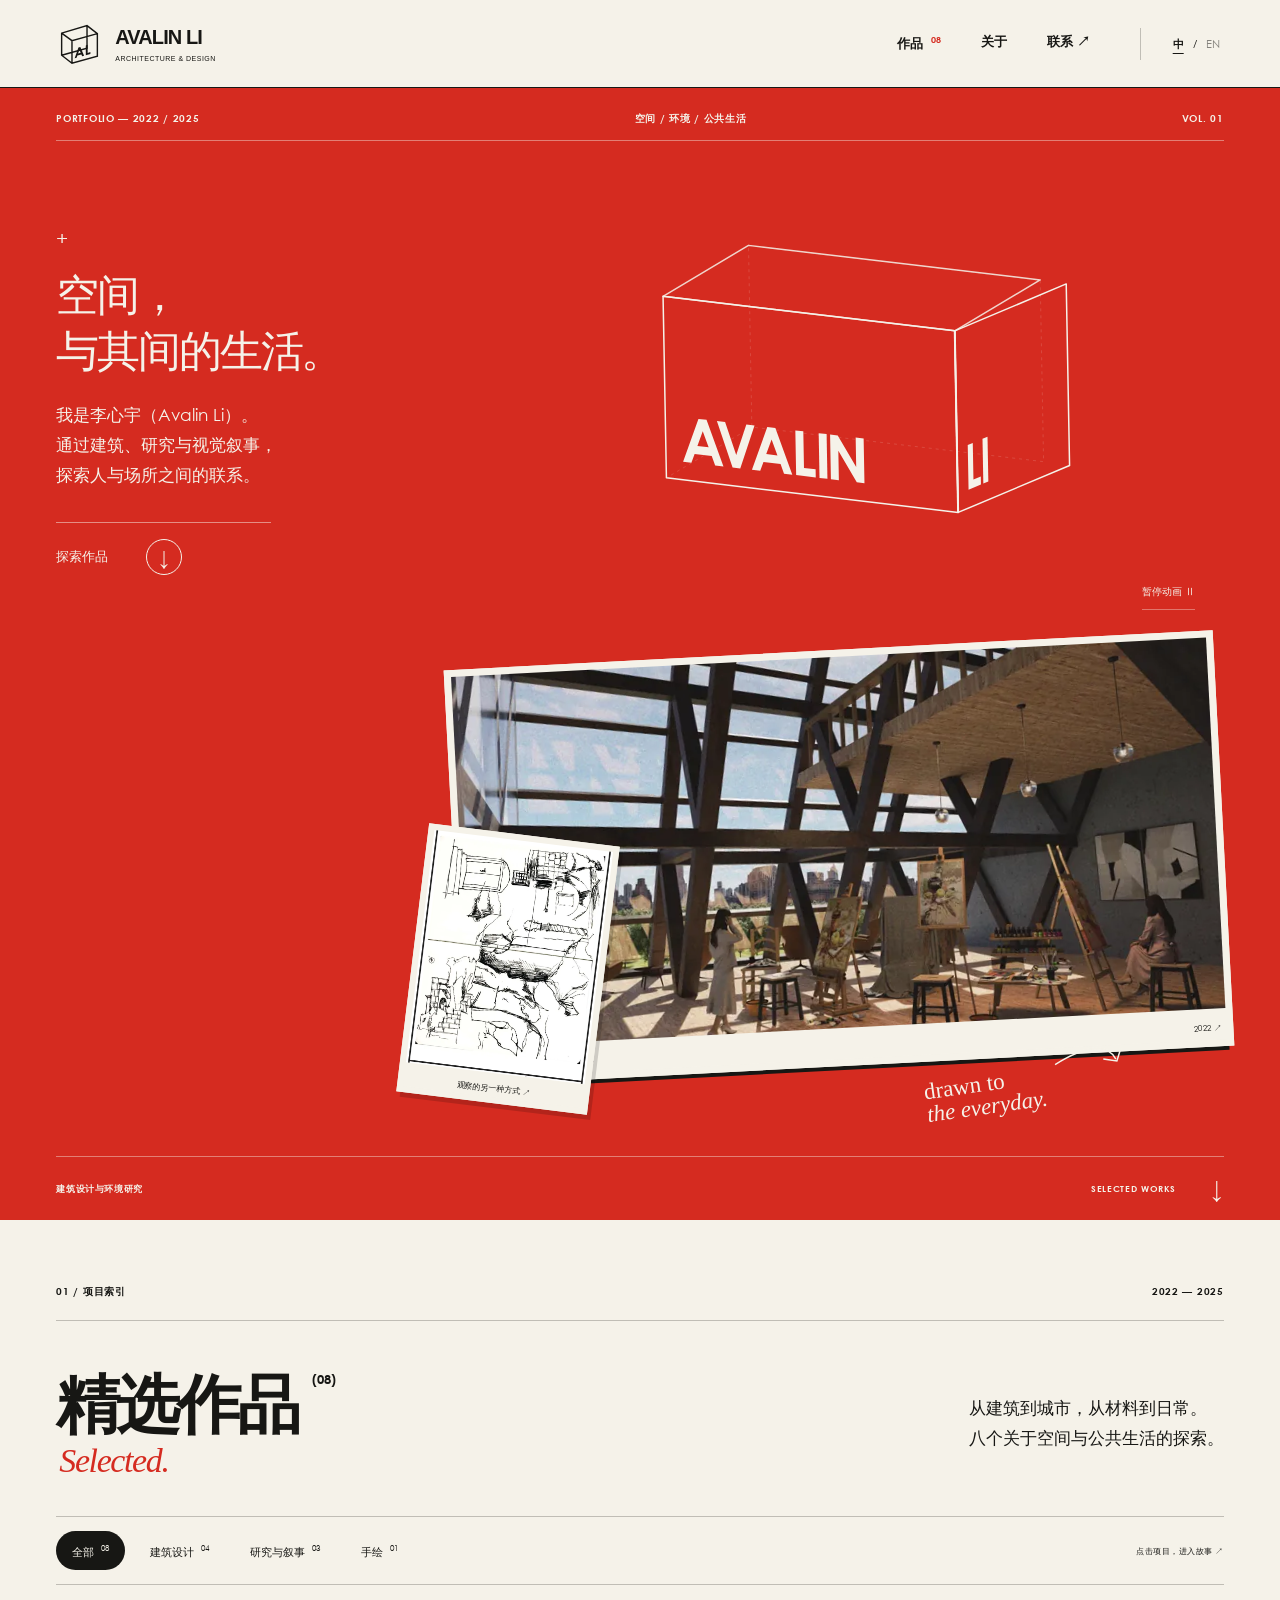
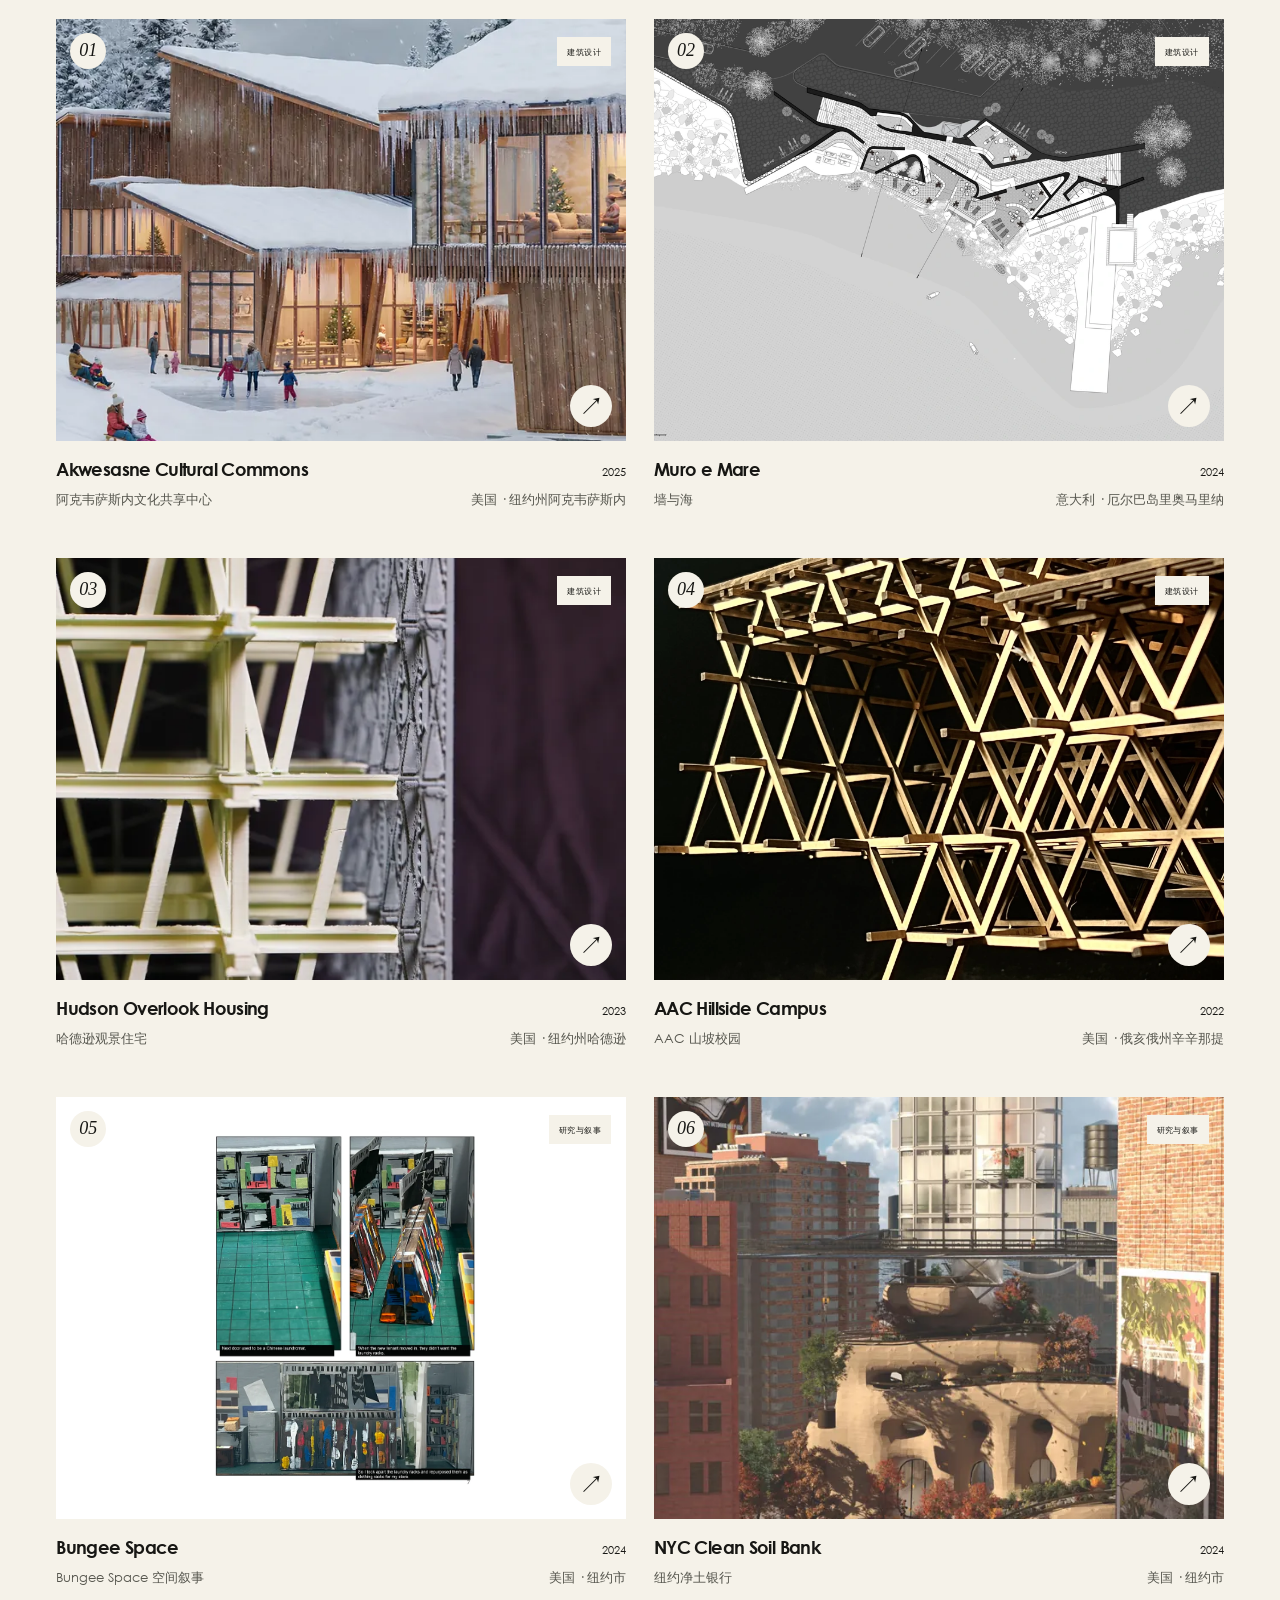
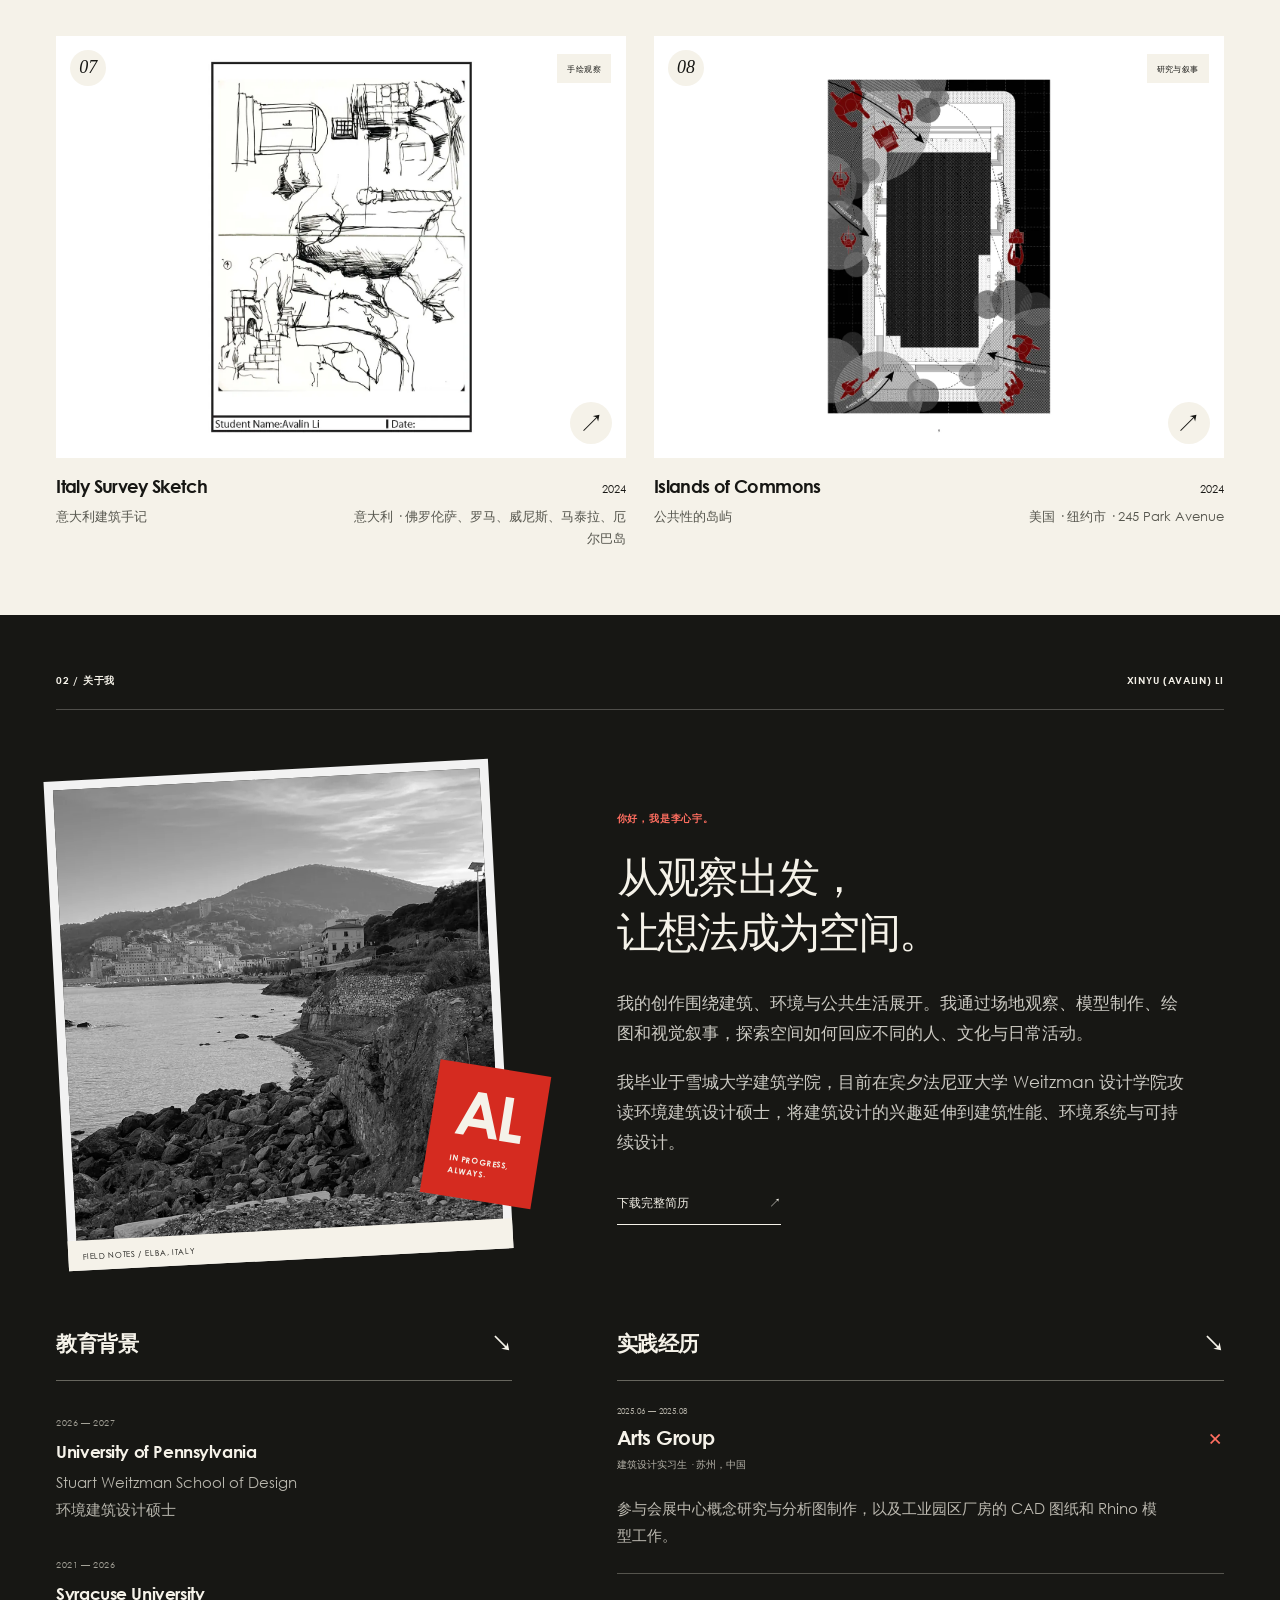
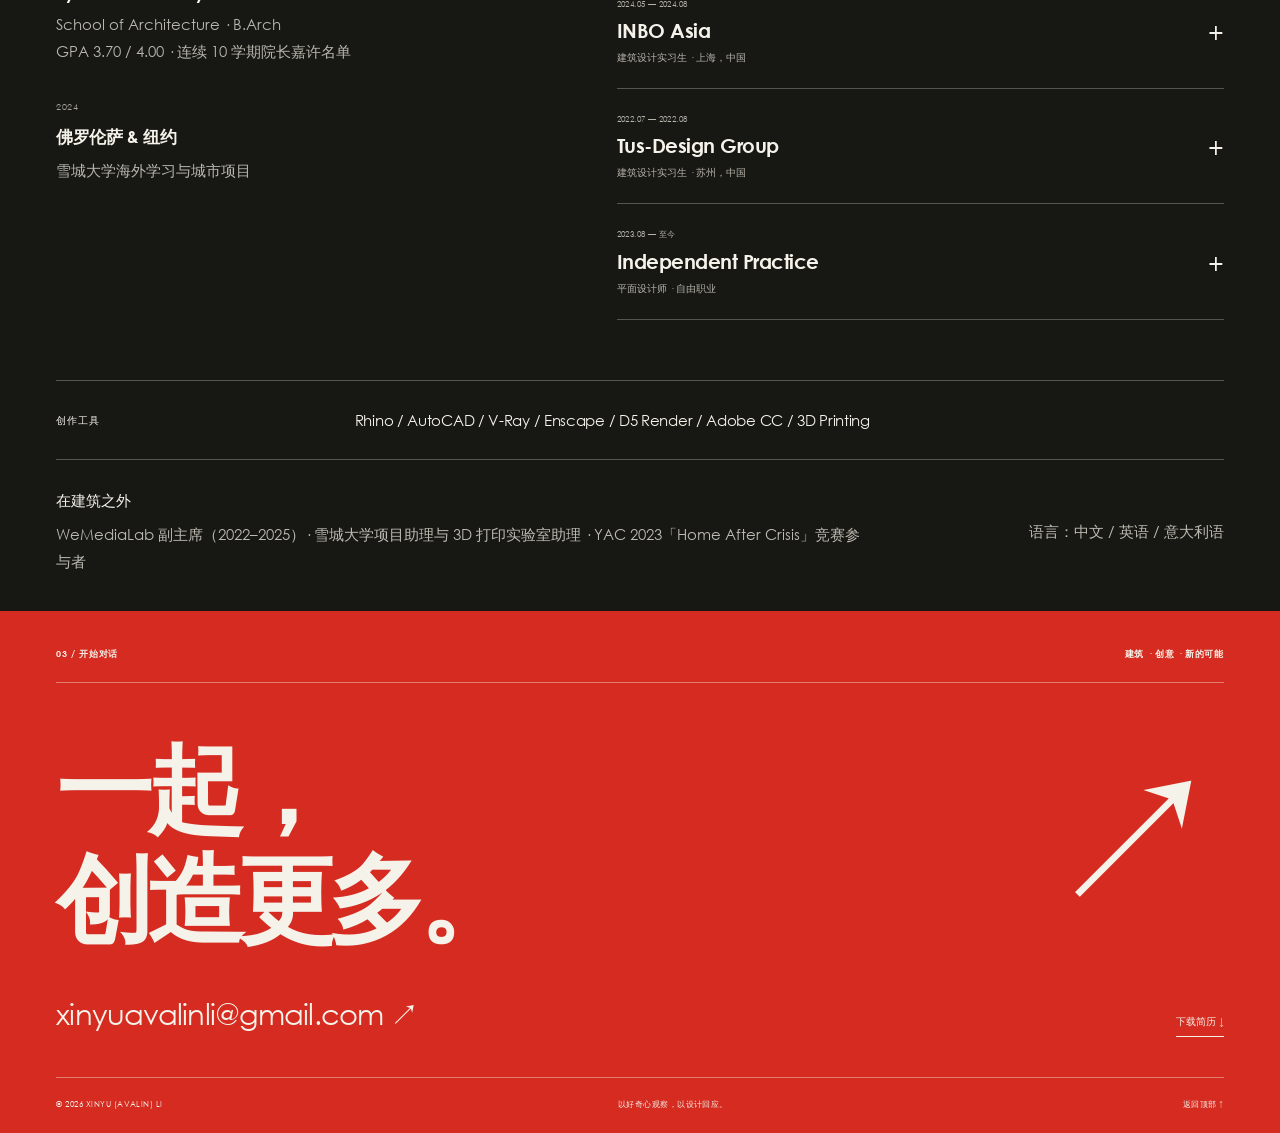
==== commit ed6f9464: "Match portfolio typography and enlarge body text" ====
--- a/index.html
+++ b/index.html
@@ -11,6 +11,7 @@
   <link rel="stylesheet" href="logos.css">
   <link rel="stylesheet" href="comic.css">
   <link rel="stylesheet" href="gallery.css">
+  <link rel="stylesheet" href="typography.css?v=20261105">
   <script src="data.js" defer></script>
   <script src="curated.js" defer></script>
   <script src="image-layout.js" defer></script>
--- a/typography.css
+++ b/typography.css
@@ -0,0 +1,72 @@
+/* Match the portfolio's Century Gothic regular / bold typography. */
+@font-face {
+  font-family: "Portfolio Gothic";
+  src: url("assets/fonts/century-gothic-regular.ttf") format("truetype");
+  font-weight: 400;
+  font-style: normal;
+  font-display: swap;
+}
+@font-face {
+  font-family: "Portfolio Gothic";
+  src: url("assets/fonts/century-gothic-bold.ttf") format("truetype");
+  font-weight: 700;
+  font-style: normal;
+  font-display: swap;
+}
+:root {
+  --sans: "Portfolio Gothic", "Century Gothic", "PingFang SC", "Microsoft YaHei", sans-serif;
+  --body-size: clamp(16px, 1.3vw, 18px);
+}
+body {font-family: var(--sans);}
+.chapter-intro p,
+.project-body p,
+.about-copy p,
+.hero-intro p,
+body[data-lang=en] .hero-intro p,
+.work-heading-row > p,
+.comic-heading p {
+  font-family: var(--sans);
+  font-size: var(--body-size);
+  font-weight: 400;
+  line-height: 1.8;
+  letter-spacing: 0;
+}
+.chapter-intro p {max-width: 680px; color: #514e47;}
+.hero-intro p {max-width: 360px;}
+body[data-lang=en] .hero-intro p {max-width: 360px;}
+.chapter-intro h2,
+.project-story h2,
+.comic-heading h2,
+.resume-grid h3,
+.education h4,
+.experience summary strong,
+.chapter-index button,
+.chapter-studies summary {
+  font-family: var(--sans);
+  font-weight: 700;
+  font-style: normal;
+  letter-spacing: -.025em;
+}
+.chapter-intro h2 {line-height: 1.2;}
+.education p,
+.experience details p,
+.about-extras,
+.project-info span {font-size: 15px; line-height: 1.8;}
+.story-figure figcaption,
+.gallery-item figcaption,
+.card-description,
+.comic-note {font-family: var(--sans); font-size: 13px; line-height: 1.7;}
+.chapter-index button,
+.chapter-studies summary {font-size: 14px; line-height: 1.6;}
+@media(max-width:700px) {
+  .chapter-intro h2 {font-size: clamp(25px, 5.6vw, 31px);}
+  .chapter-intro p {margin-top: 18px;}
+  .story-figure figcaption,
+  .gallery-item figcaption,
+  .card-description,
+  .comic-note {font-size: 12px;}
+  .education p,
+  .experience details p,
+  .about-extras,
+  .project-info span {font-size: 14px;}
+}
